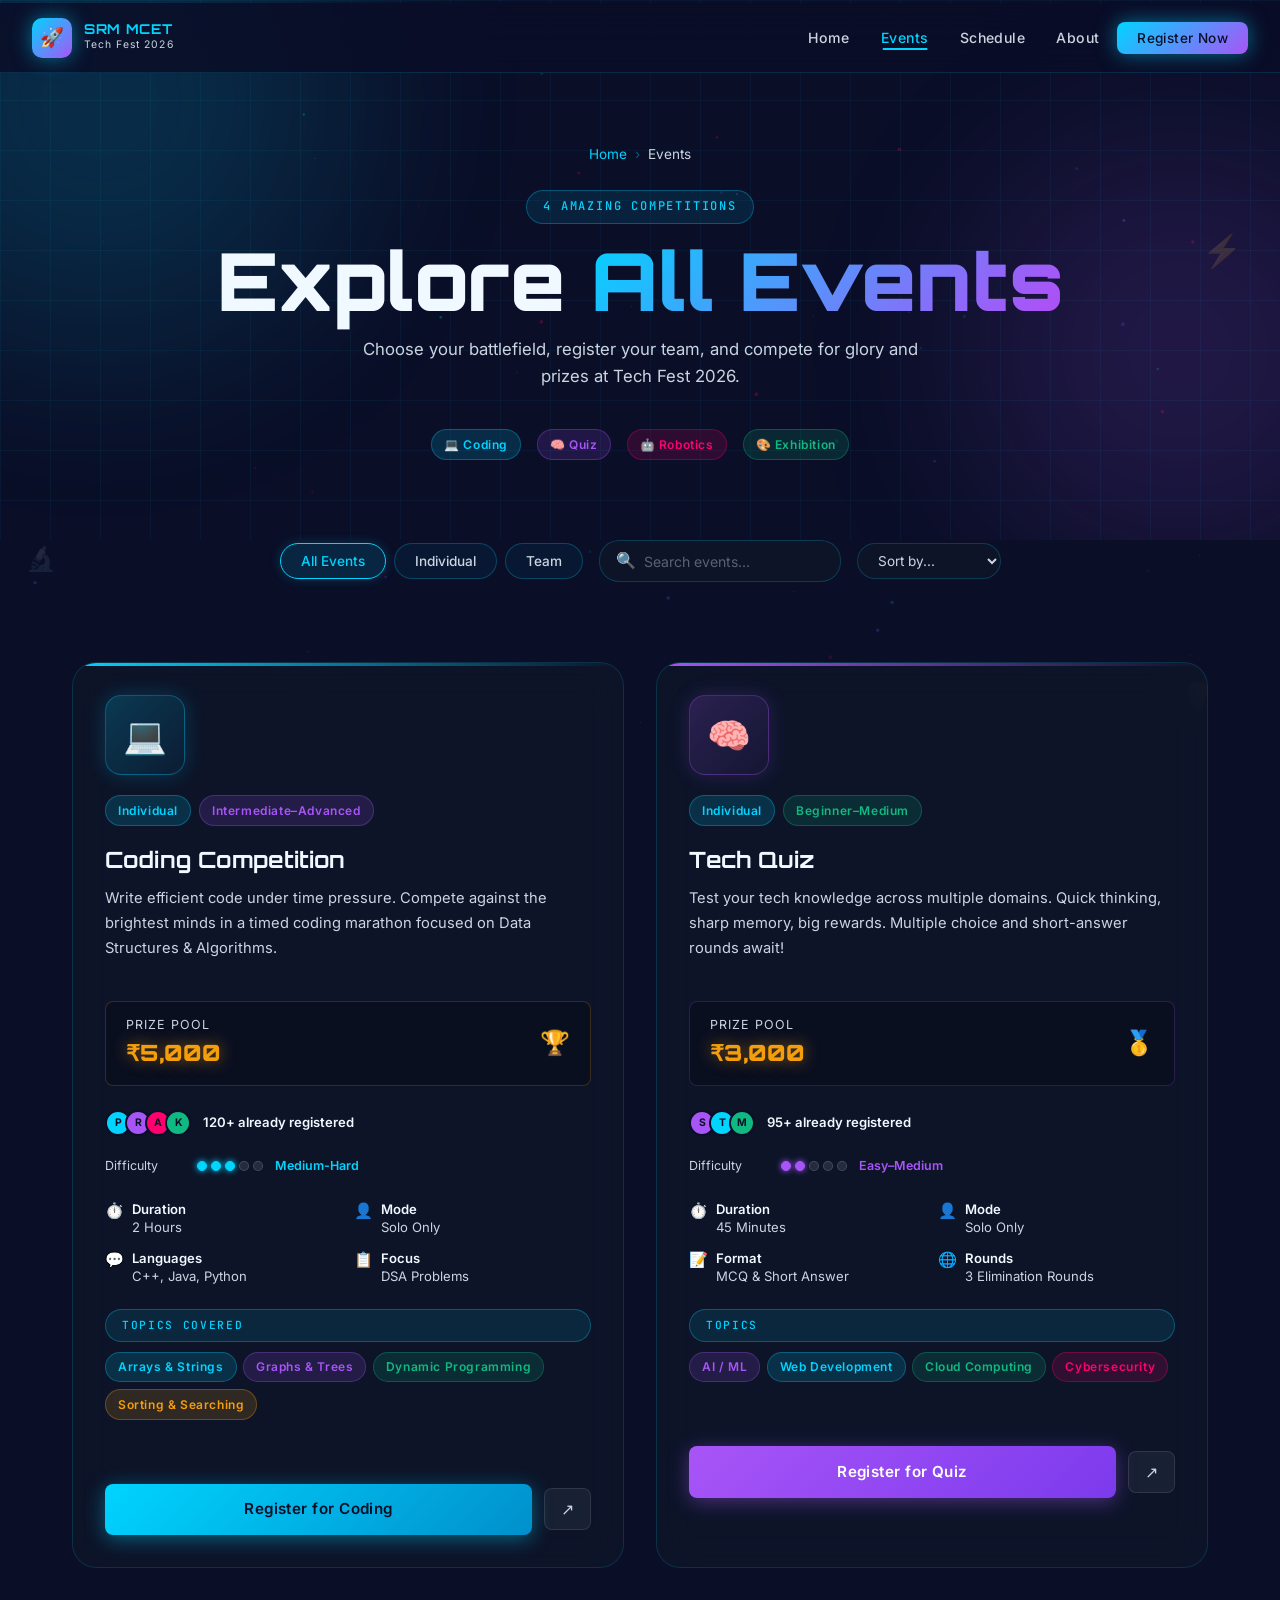
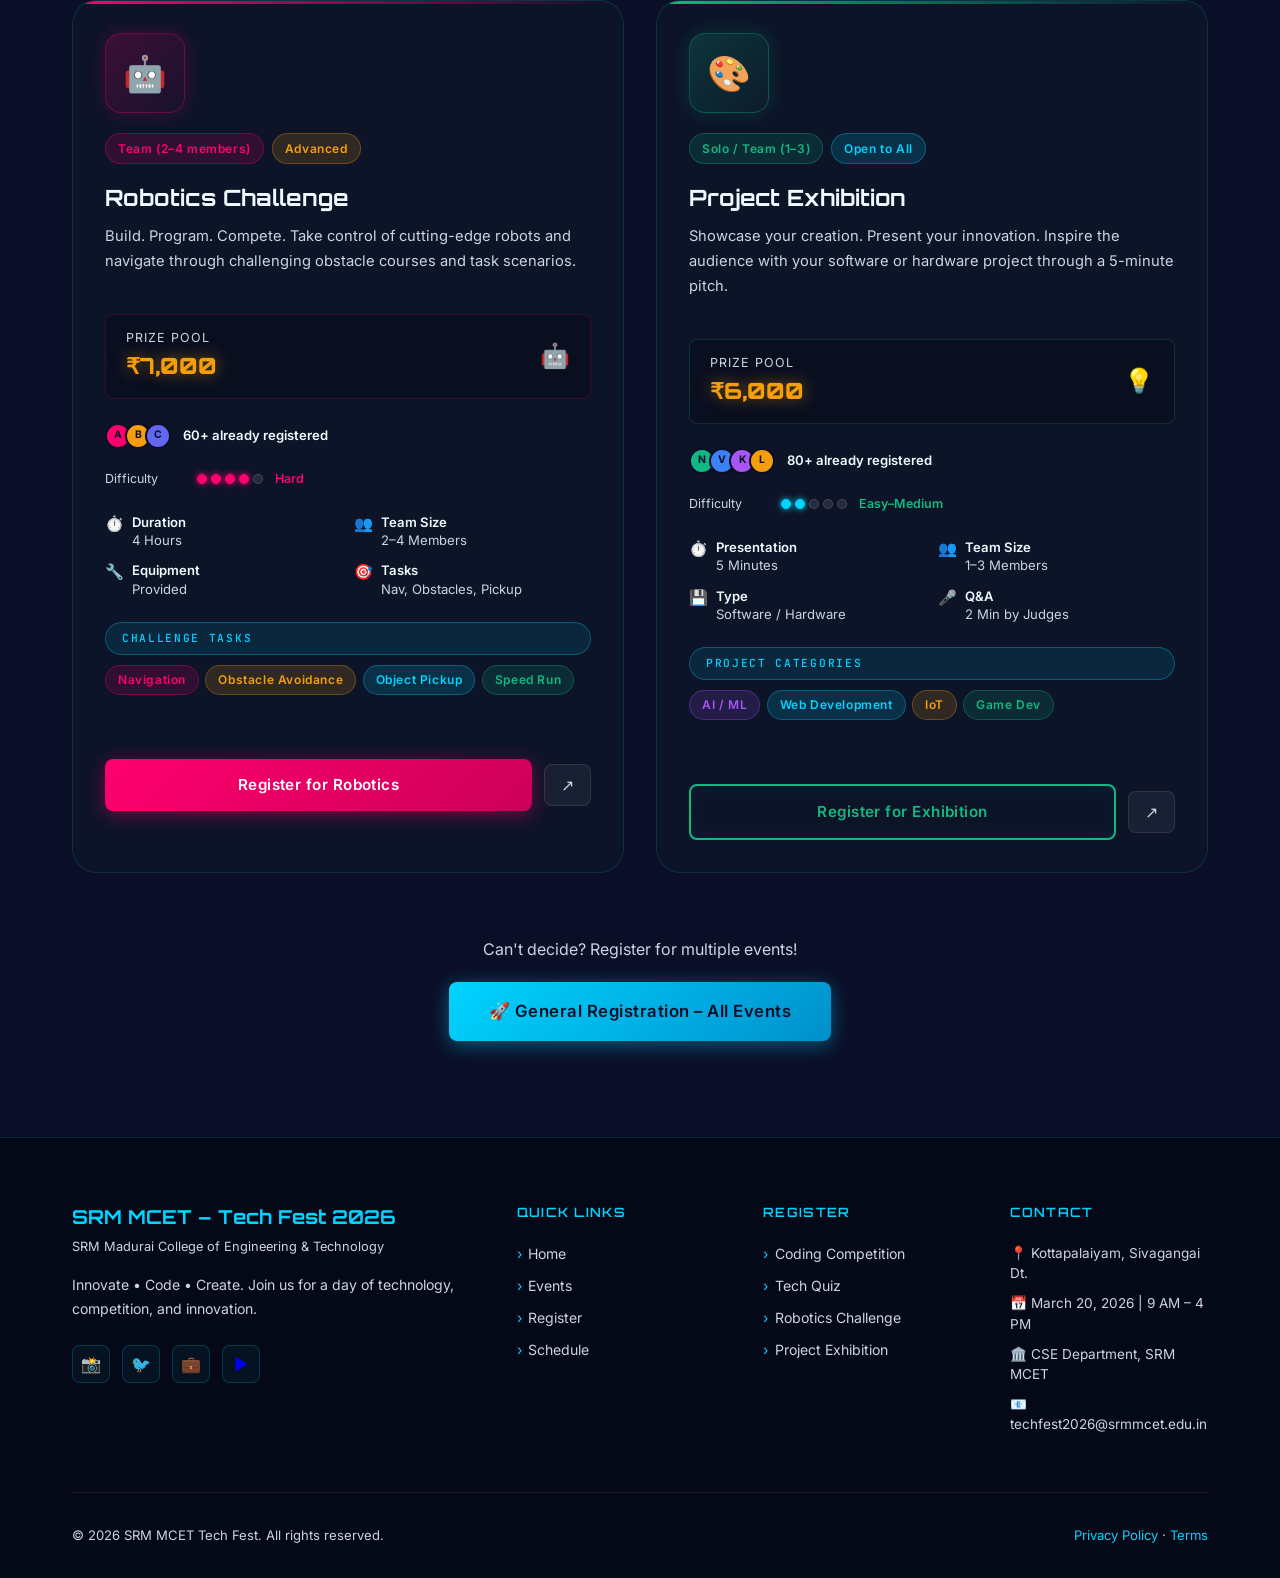
==== events.html @ eaa1ae03 "🚀 Tech Fest 2026 - SRM MCET complete website with Firebase integration" ====
<!DOCTYPE html>
<html lang="en">

<head>
    <meta charset="UTF-8" />
    <meta name="viewport" content="width=device-width, initial-scale=1.0" />
    <title>Events | Tech Fest 2026 – SRM MCET</title>
    <meta name="description"
        content="Explore all Tech Fest 2026 events at SRM MCET – Coding Competition, Tech Quiz, Robotics Challenge & Project Exhibition. Register now!" />
    <link rel="stylesheet" href="styles.css" />
    <style>
        /* ── Events Page Specific ── */
        .events-hero {
            padding: 9rem 0 5rem;
            position: relative;
            overflow: hidden;
        }

        .events-hero-bg {
            position: absolute;
            inset: 0;
            background-image:
                linear-gradient(rgba(0, 212, 255, 0.05) 1px, transparent 1px),
                linear-gradient(90deg, rgba(0, 212, 255, 0.05) 1px, transparent 1px);
            background-size: 50px 50px;
        }

        .events-hero-content {
            position: relative;
            z-index: 1;
            text-align: center;
        }

        .events-hero-title {
            font-family: var(--font-display);
            font-size: clamp(2.5rem, 7vw, 5rem);
            font-weight: 900;
            line-height: 1;
            margin-bottom: 1rem;
        }

        /* ── Filter Bar ── */
        .filter-bar {
            display: flex;
            flex-wrap: wrap;
            align-items: center;
            justify-content: center;
            gap: 1rem;
            margin-bottom: 3rem;
        }

        .filter-group {
            display: flex;
            gap: 0.5rem;
            flex-wrap: wrap;
            justify-content: center;
        }

        .filter-btn {
            padding: 0.55rem 1.25rem;
            border-radius: 20px;
            border: 1.5px solid rgba(0, 212, 255, 0.25);
            background: rgba(0, 212, 255, 0.05);
            color: var(--text-muted);
            font-size: 0.85rem;
            font-weight: 500;
            cursor: pointer;
            transition: var(--transition);
            font-family: var(--font-body);
        }

        .filter-btn:hover,
        .filter-btn.active {
            border-color: var(--primary);
            color: var(--primary);
            background: rgba(0, 212, 255, 0.12);
            box-shadow: 0 0 12px rgba(0, 212, 255, 0.2);
        }

        .search-bar {
            display: flex;
            align-items: center;
            gap: 0.5rem;
            background: rgba(15, 23, 42, 0.8);
            border: 1.5px solid rgba(0, 212, 255, 0.2);
            border-radius: 20px;
            padding: 0.45rem 1rem;
            transition: var(--transition);
        }

        .search-bar:focus-within {
            border-color: var(--primary);
            box-shadow: 0 0 16px rgba(0, 212, 255, 0.2);
        }

        .search-bar input {
            background: none;
            border: none;
            outline: none;
            color: var(--text);
            font-size: 0.88rem;
            width: 180px;
            font-family: var(--font-body);
        }

        .search-bar input::placeholder {
            color: rgba(203, 213, 225, 0.4);
        }

        .sort-select {
            background: rgba(15, 23, 42, 0.8);
            border: 1.5px solid rgba(0, 212, 255, 0.2);
            border-radius: 20px;
            padding: 0.5rem 1rem;
            color: var(--text-muted);
            font-size: 0.85rem;
            outline: none;
            cursor: pointer;
            font-family: var(--font-body);
            transition: var(--transition);
        }

        .sort-select:focus {
            border-color: var(--primary);
            color: var(--primary);
        }

        /* ── Events Grid ── */
        .events-grid {
            display: grid;
            grid-template-columns: repeat(2, 1fr);
            gap: 2rem;
        }

        /* ── Event Card ── */
        .event-card {
            position: relative;
            padding: 0;
            overflow: hidden;
            border-radius: var(--radius-lg);
            background: var(--card-bg);
            border: 1px solid rgba(0, 212, 255, 0.15);
            backdrop-filter: blur(20px);
            transition: transform 0.4s cubic-bezier(0.25, 0.46, 0.45, 0.94),
                box-shadow 0.4s ease,
                border-color 0.4s ease;
        }

        .event-card::after {
            content: '';
            position: absolute;
            inset: 0;
            border-radius: var(--radius-lg);
            padding: 1px;
            background: linear-gradient(135deg, transparent, rgba(0, 212, 255, 0.2), transparent);
            -webkit-mask: linear-gradient(#fff 0 0) content-box, linear-gradient(#fff 0 0);
            -webkit-mask-composite: destination-out;
            mask-composite: exclude;
            opacity: 0;
            transition: opacity 0.4s;
            pointer-events: none;
        }

        .event-card:hover::after {
            opacity: 1;
        }

        .event-card.levitate {
            transform: translateY(-12px) scale(1.01);
            box-shadow: 0 25px 60px rgba(0, 0, 0, 0.5), var(--glow-primary);
            border-color: rgba(0, 212, 255, 0.5);
        }

        /* Card header bar */
        .event-card-header {
            padding: 2rem 2rem 1.25rem;
            position: relative;
        }

        .event-card-accent {
            position: absolute;
            top: 0;
            left: 0;
            right: 0;
            height: 3px;
        }

        .accent-cyan {
            background: linear-gradient(90deg, var(--primary), transparent);
        }

        .accent-purple {
            background: linear-gradient(90deg, var(--secondary), transparent);
        }

        .accent-pink {
            background: linear-gradient(90deg, var(--accent), transparent);
        }

        .accent-green {
            background: linear-gradient(90deg, var(--success), transparent);
        }

        .event-icon-wrap {
            position: relative;
            width: 80px;
            height: 80px;
            margin-bottom: 1.25rem;
        }

        .event-icon-bg {
            width: 80px;
            height: 80px;
            border-radius: var(--radius-md);
            display: flex;
            align-items: center;
            justify-content: center;
            font-size: 2.2rem;
            animation: floatSoft 3s ease-in-out infinite;
            position: relative;
            z-index: 1;
        }

        .icon-bg-cyan {
            background: linear-gradient(135deg, rgba(0, 212, 255, 0.2), rgba(0, 212, 255, 0.05));
            border: 1px solid rgba(0, 212, 255, 0.3);
            box-shadow: 0 0 20px rgba(0, 212, 255, 0.2);
        }

        .icon-bg-purple {
            background: linear-gradient(135deg, rgba(168, 85, 247, 0.2), rgba(168, 85, 247, 0.05));
            border: 1px solid rgba(168, 85, 247, 0.3);
            box-shadow: 0 0 20px rgba(168, 85, 247, 0.2);
        }

        .icon-bg-pink {
            background: linear-gradient(135deg, rgba(255, 0, 110, 0.2), rgba(255, 0, 110, 0.05));
            border: 1px solid rgba(255, 0, 110, 0.3);
            box-shadow: 0 0 20px rgba(255, 0, 110, 0.2);
        }

        .icon-bg-green {
            background: linear-gradient(135deg, rgba(16, 185, 129, 0.2), rgba(16, 185, 129, 0.05));
            border: 1px solid rgba(16, 185, 129, 0.3);
            box-shadow: 0 0 20px rgba(16, 185, 129, 0.2);
        }

        .event-name {
            font-family: var(--font-display);
            font-size: 1.4rem;
            font-weight: 700;
            color: var(--text);
            margin-bottom: 0.5rem;
        }

        .event-meta-row {
            display: flex;
            gap: 0.5rem;
            flex-wrap: wrap;
            margin-bottom: 1rem;
        }

        .event-desc {
            font-size: 0.92rem;
            color: var(--text-muted);
            line-height: 1.7;
            margin-bottom: 1.25rem;
        }

        /* Rules & Details */
        .event-card-body {
            padding: 0 2rem 1.5rem;
        }

        .event-details-grid {
            display: grid;
            grid-template-columns: 1fr 1fr;
            gap: 0.75rem;
            margin-bottom: 1.5rem;
        }

        .event-detail-item {
            display: flex;
            align-items: flex-start;
            gap: 0.5rem;
            font-size: 0.82rem;
            color: var(--text-muted);
            line-height: 1.4;
        }

        .event-detail-item .di-icon {
            font-size: 0.95rem;
            min-width: 18px;
        }

        .event-detail-item .di-label {
            font-weight: 600;
            color: var(--text);
            display: block;
        }

        /* Prize bar */
        .prize-bar {
            display: flex;
            align-items: center;
            justify-content: space-between;
            background: rgba(0, 0, 0, 0.2);
            border: 1px solid rgba(245, 158, 11, 0.2);
            border-radius: var(--radius-sm);
            padding: 0.85rem 1.25rem;
            margin-bottom: 1.5rem;
        }

        .prize-label {
            font-size: 0.78rem;
            color: var(--text-muted);
            text-transform: uppercase;
            letter-spacing: 0.08em;
        }

        .prize-amount {
            font-family: var(--font-display);
            font-size: 1.4rem;
            font-weight: 900;
            color: var(--warning);
            text-shadow: 0 0 15px rgba(245, 158, 11, 0.5);
        }

        .prize-icon {
            font-size: 1.5rem;
            animation: floatSoft 2s ease-in-out infinite;
        }

        /* Difficulty */
        .difficulty-bar {
            display: flex;
            align-items: center;
            gap: 0.75rem;
            margin-bottom: 1.5rem;
        }

        .diff-label {
            font-size: 0.78rem;
            color: var(--text-muted);
            min-width: 80px;
        }

        .diff-dots {
            display: flex;
            gap: 4px;
        }

        .diff-dot {
            width: 10px;
            height: 10px;
            border-radius: 50%;
            background: rgba(255, 255, 255, 0.1);
            border: 1px solid rgba(255, 255, 255, 0.15);
        }

        .diff-dot.filled {
            background: var(--primary);
            border-color: var(--primary);
            box-shadow: 0 0 6px var(--primary);
        }

        .diff-dot.filled-purple {
            background: var(--secondary);
            border-color: var(--secondary);
            box-shadow: 0 0 6px var(--secondary);
        }

        .diff-dot.filled-pink {
            background: var(--accent);
            border-color: var(--accent);
            box-shadow: 0 0 6px var(--accent);
        }

        .diff-text {
            font-size: 0.78rem;
            font-weight: 600;
        }

        /* Topics list */
        .topics-list {
            list-style: none;
            display: flex;
            flex-wrap: wrap;
            gap: 0.4rem;
            margin-bottom: 1.25rem;
        }

        /* Card footer */
        .event-card-footer {
            padding: 1.25rem 2rem 2rem;
            display: flex;
            gap: 0.75rem;
            align-items: center;
        }

        .event-card-footer .btn {
            flex: 1;
        }

        .btn-share {
            padding: 0.65rem 1rem;
            border-radius: var(--radius-sm);
            background: rgba(255, 255, 255, 0.05);
            border: 1px solid rgba(255, 255, 255, 0.1);
            color: var(--text-muted);
            font-size: 1rem;
            cursor: pointer;
            transition: var(--transition);
            display: flex;
            align-items: center;
            justify-content: center;
        }

        .btn-share:hover {
            background: rgba(0, 212, 255, 0.1);
            border-color: var(--primary);
            color: var(--primary);
        }

        /* ── Participants counter ── */
        .participants-bar {
            display: flex;
            align-items: center;
            gap: 0.75rem;
            margin-bottom: 1.25rem;
        }

        .part-label {
            font-size: 0.78rem;
            color: var(--text-muted);
        }

        .part-avatars {
            display: flex;
        }

        .part-avatar {
            width: 26px;
            height: 26px;
            border-radius: 50%;
            border: 2px solid var(--dark);
            display: flex;
            align-items: center;
            justify-content: center;
            font-size: 0.65rem;
            margin-left: -6px;
            color: var(--dark);
            font-weight: 700;
        }

        .part-avatar:first-child {
            margin-left: 0;
        }

        .part-count {
            font-size: 0.82rem;
            font-weight: 600;
            color: var(--text);
        }

        /* ── Floating particles on events page ── */
        .page-float-1 {
            position: fixed;
            top: 25%;
            right: 3%;
            font-size: 2rem;
            opacity: 0.15;
            animation: float1 8s ease-in-out infinite;
            pointer-events: none;
            z-index: 0;
        }

        .page-float-2 {
            position: fixed;
            top: 60%;
            left: 2%;
            font-size: 1.5rem;
            opacity: 0.12;
            animation: float2 10s ease-in-out infinite;
            pointer-events: none;
            z-index: 0;
        }

        .page-float-3 {
            position: fixed;
            bottom: 20%;
            right: 5%;
            font-size: 1.8rem;
            opacity: 0.1;
            animation: float3 12s ease-in-out infinite;
            pointer-events: none;
            z-index: 0;
        }

        @media (max-width: 900px) {
            .events-grid {
                grid-template-columns: 1fr;
            }

            .event-details-grid {
                grid-template-columns: 1fr;
            }
        }

        @media (max-width: 600px) {
            .filter-bar {
                flex-direction: column;
            }

            .search-bar input {
                width: 130px;
            }

            .prize-bar {
                flex-wrap: wrap;
                gap: 0.5rem;
            }
        }
    </style>
</head>

<body>
    <div id="scroll-progress"></div>
    <canvas id="particles-canvas"></canvas>

    <!-- Ambient floating -->
    <div class="page-float-1">⚡</div>
    <div class="page-float-2">🔬</div>
    <div class="page-float-3">💡</div>

    <!-- Navigation -->
    <nav class="navbar">
        <a href="index.html" class="nav-brand">
            <div class="brand-icon">🚀</div>
            <div class="brand-text">
                <span class="brand-name">SRM MCET</span>
                <span class="brand-sub">Tech Fest 2026</span>
            </div>
        </a>
        <ul class="nav-links">
            <li><a href="index.html">Home</a></li>
            <li><a href="events.html">Events</a></li>
            <li><a href="index.html#timeline">Schedule</a></li>
            <li><a href="index.html#about">About</a></li>
            <li><a href="register.html" class="btn-primary-sm">Register Now</a></li>
        </ul>
        <button class="hamburger" aria-label="Toggle menu" id="hamburger">
            <span></span><span></span><span></span>
        </button>
    </nav>

    <div class="mobile-menu" id="mobile-menu">
        <a href="index.html">Home</a>
        <a href="events.html">Events</a>
        <a href="index.html#timeline">Schedule</a>
        <a href="index.html#about">About</a>
        <a href="register.html" style="color:var(--primary);font-weight:700;">Register Now →</a>
    </div>

    <!-- ── EVENTS HERO ── -->
    <section class="events-hero">
        <div class="events-hero-bg"></div>
        <div class="orb orb-1" style="opacity:0.2;"></div>
        <div class="orb orb-2" style="opacity:0.2;"></div>

        <div class="container events-hero-content">
            <div class="breadcrumb justify-content:center;" style="justify-content:center;margin-bottom:1.5rem;">
                <a href="index.html">Home</a>
                <span class="breadcrumb-sep">›</span>
                <span>Events</span>
            </div>
            <div class="section-badge scroll-reveal">4 Amazing Competitions</div>
            <h1 class="events-hero-title scroll-reveal delay-100">
                Explore <span class="gradient-text">All Events</span>
            </h1>
            <p class="section-subtitle scroll-reveal delay-200" style="margin:1rem auto 2.5rem;">
                Choose your battlefield, register your team, and compete for glory and prizes at Tech Fest 2026.
            </p>
            <div style="display:flex;justify-content:center;gap:1rem;flex-wrap:wrap;" class="scroll-reveal delay-300">
                <span class="tag tag-cyan">💻 Coding</span>
                <span class="tag tag-purple">🧠 Quiz</span>
                <span class="tag tag-pink">🤖 Robotics</span>
                <span class="tag tag-green">🎨 Exhibition</span>
            </div>
        </div>
    </section>

    <!-- ── FILTER BAR ── -->
    <section style="padding:0 0 1rem;">
        <div class="container">
            <div class="filter-bar scroll-reveal">
                <div class="filter-group">
                    <button class="filter-btn active" data-filter="all">All Events</button>
                    <button class="filter-btn" data-filter="individual">Individual</button>
                    <button class="filter-btn" data-filter="team">Team</button>
                </div>
                <div class="search-bar">
                    <span>🔍</span>
                    <input type="text" id="search-events" placeholder="Search events..." />
                </div>
                <select class="sort-select" id="sort-events">
                    <option value="">Sort by...</option>
                    <option value="prize">Prize Pool ↓</option>
                    <option value="participants">Participants ↓</option>
                </select>
            </div>
        </div>
    </section>

    <!-- ── EVENTS GRID ── -->
    <section style="padding:1rem 0 6rem;">
        <div class="container">
            <div class="events-grid">

                <!-- Card 1: Coding Competition -->
                <div class="event-card magnetic-card scroll-reveal" data-type="individual" data-prize="5000"
                    data-participants="120" id="coding">
                    <div class="event-card-header">
                        <div class="event-card-accent accent-cyan"></div>
                        <div class="event-icon-wrap">
                            <div class="event-icon-bg icon-bg-cyan">💻</div>
                        </div>
                        <div class="event-meta-row">
                            <span class="tag tag-cyan">Individual</span>
                            <span class="tag tag-purple">Intermediate–Advanced</span>
                        </div>
                        <h2 class="event-name">Coding Competition</h2>
                        <p class="event-desc">Write efficient code under time pressure. Compete against the brightest
                            minds in a timed coding marathon focused on Data Structures & Algorithms.</p>
                    </div>

                    <div class="event-card-body">
                        <div class="prize-bar">
                            <div>
                                <div class="prize-label">Prize Pool</div>
                                <div class="prize-amount">₹5,000</div>
                            </div>
                            <div class="prize-icon">🏆</div>
                        </div>

                        <div class="participants-bar">
                            <div class="part-avatars">
                                <div class="part-avatar" style="background:#00d4ff;">P</div>
                                <div class="part-avatar" style="background:#a855f7;">R</div>
                                <div class="part-avatar" style="background:#ff006e;">A</div>
                                <div class="part-avatar" style="background:#10b981;">K</div>
                            </div>
                            <div class="part-count">120+ already registered</div>
                        </div>

                        <div class="difficulty-bar">
                            <div class="diff-label">Difficulty</div>
                            <div class="diff-dots">
                                <div class="diff-dot filled"></div>
                                <div class="diff-dot filled"></div>
                                <div class="diff-dot filled"></div>
                                <div class="diff-dot"></div>
                                <div class="diff-dot"></div>
                            </div>
                            <div class="diff-text" style="color:var(--primary);">Medium-Hard</div>
                        </div>

                        <div class="event-details-grid">
                            <div class="event-detail-item">
                                <span class="di-icon">⏱️</span>
                                <div>
                                    <span class="di-label">Duration</span>
                                    2 Hours
                                </div>
                            </div>
                            <div class="event-detail-item">
                                <span class="di-icon">👤</span>
                                <div>
                                    <span class="di-label">Mode</span>
                                    Solo Only
                                </div>
                            </div>
                            <div class="event-detail-item">
                                <span class="di-icon">💬</span>
                                <div>
                                    <span class="di-label">Languages</span>
                                    C++, Java, Python
                                </div>
                            </div>
                            <div class="event-detail-item">
                                <span class="di-icon">📋</span>
                                <div>
                                    <span class="di-label">Focus</span>
                                    DSA Problems
                                </div>
                            </div>
                        </div>

                        <div class="section-badge"
                            style="display:block;text-align:left;margin-bottom:0.6rem;font-size:0.7rem;">Topics Covered
                        </div>
                        <ul class="topics-list">
                            <li><span class="tag tag-cyan">Arrays & Strings</span></li>
                            <li><span class="tag tag-purple">Graphs & Trees</span></li>
                            <li><span class="tag tag-green">Dynamic Programming</span></li>
                            <li><span class="tag tag-amber">Sorting & Searching</span></li>
                        </ul>
                    </div>

                    <div class="event-card-footer">
                        <a href="register-coding.html" class="btn btn-primary">Register for Coding</a>
                        <button class="btn-share" title="Share"
                            onclick="navigator.share && navigator.share({title:'Coding Competition',url:location.href+'#coding'})">↗</button>
                    </div>
                </div>

                <!-- Card 2: Tech Quiz -->
                <div class="event-card magnetic-card scroll-reveal delay-100" data-type="individual" data-prize="3000"
                    data-participants="95" id="quiz">
                    <div class="event-card-header">
                        <div class="event-card-accent accent-purple"></div>
                        <div class="event-icon-wrap">
                            <div class="event-icon-bg icon-bg-purple">🧠</div>
                        </div>
                        <div class="event-meta-row">
                            <span class="tag tag-cyan">Individual</span>
                            <span class="tag tag-green">Beginner–Medium</span>
                        </div>
                        <h2 class="event-name">Tech Quiz</h2>
                        <p class="event-desc">Test your tech knowledge across multiple domains. Quick thinking, sharp
                            memory, big rewards. Multiple choice and short-answer rounds await!</p>
                    </div>

                    <div class="event-card-body">
                        <div class="prize-bar" style="border-color:rgba(168,85,247,0.2);">
                            <div>
                                <div class="prize-label">Prize Pool</div>
                                <div class="prize-amount">₹3,000</div>
                            </div>
                            <div class="prize-icon">🥇</div>
                        </div>

                        <div class="participants-bar">
                            <div class="part-avatars">
                                <div class="part-avatar" style="background:#a855f7;">S</div>
                                <div class="part-avatar" style="background:#00d4ff;">T</div>
                                <div class="part-avatar" style="background:#10b981;">M</div>
                            </div>
                            <div class="part-count">95+ already registered</div>
                        </div>

                        <div class="difficulty-bar">
                            <div class="diff-label">Difficulty</div>
                            <div class="diff-dots">
                                <div class="diff-dot filled-purple"></div>
                                <div class="diff-dot filled-purple"></div>
                                <div class="diff-dot"></div>
                                <div class="diff-dot"></div>
                                <div class="diff-dot"></div>
                            </div>
                            <div class="diff-text" style="color:var(--secondary);">Easy–Medium</div>
                        </div>

                        <div class="event-details-grid">
                            <div class="event-detail-item">
                                <span class="di-icon">⏱️</span>
                                <div><span class="di-label">Duration</span>45 Minutes</div>
                            </div>
                            <div class="event-detail-item">
                                <span class="di-icon">👤</span>
                                <div><span class="di-label">Mode</span>Solo Only</div>
                            </div>
                            <div class="event-detail-item">
                                <span class="di-icon">📝</span>
                                <div><span class="di-label">Format</span>MCQ & Short Answer</div>
                            </div>
                            <div class="event-detail-item">
                                <span class="di-icon">🌐</span>
                                <div><span class="di-label">Rounds</span>3 Elimination Rounds</div>
                            </div>
                        </div>

                        <div class="section-badge"
                            style="display:block;text-align:left;margin-bottom:0.6rem;font-size:0.7rem;">Topics</div>
                        <ul class="topics-list">
                            <li><span class="tag tag-purple">AI / ML</span></li>
                            <li><span class="tag tag-cyan">Web Development</span></li>
                            <li><span class="tag tag-green">Cloud Computing</span></li>
                            <li><span class="tag tag-pink">Cybersecurity</span></li>
                        </ul>
                    </div>

                    <div class="event-card-footer">
                        <a href="register-quiz.html" class="btn btn-purple">Register for Quiz</a>
                        <button class="btn-share" title="Share"
                            onclick="navigator.share && navigator.share({title:'Tech Quiz',url:location.href+'#quiz'})">↗</button>
                    </div>
                </div>

                <!-- Card 3: Robotics Challenge -->
                <div class="event-card magnetic-card scroll-reveal" data-type="team" data-prize="7000"
                    data-participants="60" id="robotics">
                    <div class="event-card-header">
                        <div class="event-card-accent accent-pink"></div>
                        <div class="event-icon-wrap">
                            <div class="event-icon-bg icon-bg-pink">🤖</div>
                        </div>
                        <div class="event-meta-row">
                            <span class="tag tag-pink">Team (2–4 members)</span>
                            <span class="tag tag-amber">Advanced</span>
                        </div>
                        <h2 class="event-name">Robotics Challenge</h2>
                        <p class="event-desc">Build. Program. Compete. Take control of cutting-edge robots and navigate
                            through challenging obstacle courses and task scenarios.</p>
                    </div>

                    <div class="event-card-body">
                        <div class="prize-bar" style="border-color:rgba(255,0,110,0.2);">
                            <div>
                                <div class="prize-label">Prize Pool</div>
                                <div class="prize-amount">₹7,000</div>
                            </div>
                            <div class="prize-icon">🤖</div>
                        </div>

                        <div class="participants-bar">
                            <div class="part-avatars">
                                <div class="part-avatar" style="background:#ff006e;">A</div>
                                <div class="part-avatar" style="background:#f59e0b;">B</div>
                                <div class="part-avatar" style="background:#6366f1;">C</div>
                            </div>
                            <div class="part-count">60+ already registered</div>
                        </div>

                        <div class="difficulty-bar">
                            <div class="diff-label">Difficulty</div>
                            <div class="diff-dots">
                                <div class="diff-dot filled-pink"></div>
                                <div class="diff-dot filled-pink"></div>
                                <div class="diff-dot filled-pink"></div>
                                <div class="diff-dot filled-pink"></div>
                                <div class="diff-dot"></div>
                            </div>
                            <div class="diff-text" style="color:var(--accent);">Hard</div>
                        </div>

                        <div class="event-details-grid">
                            <div class="event-detail-item">
                                <span class="di-icon">⏱️</span>
                                <div><span class="di-label">Duration</span>4 Hours</div>
                            </div>
                            <div class="event-detail-item">
                                <span class="di-icon">👥</span>
                                <div><span class="di-label">Team Size</span>2–4 Members</div>
                            </div>
                            <div class="event-detail-item">
                                <span class="di-icon">🔧</span>
                                <div><span class="di-label">Equipment</span>Provided</div>
                            </div>
                            <div class="event-detail-item">
                                <span class="di-icon">🎯</span>
                                <div><span class="di-label">Tasks</span>Nav, Obstacles, Pickup</div>
                            </div>
                        </div>

                        <div class="section-badge"
                            style="display:block;text-align:left;margin-bottom:0.6rem;font-size:0.7rem;">Challenge Tasks
                        </div>
                        <ul class="topics-list">
                            <li><span class="tag tag-pink">Navigation</span></li>
                            <li><span class="tag tag-amber">Obstacle Avoidance</span></li>
                            <li><span class="tag tag-cyan">Object Pickup</span></li>
                            <li><span class="tag tag-green">Speed Run</span></li>
                        </ul>
                    </div>

                    <div class="event-card-footer">
                        <a href="register-robotics.html" class="btn btn-accent">Register for Robotics</a>
                        <button class="btn-share" title="Share"
                            onclick="navigator.share && navigator.share({title:'Robotics Challenge',url:location.href+'#robotics'})">↗</button>
                    </div>
                </div>

                <!-- Card 4: Project Exhibition -->
                <div class="event-card magnetic-card scroll-reveal delay-100" data-type="team individual"
                    data-prize="6000" data-participants="80" id="exhibition">
                    <div class="event-card-header">
                        <div class="event-card-accent accent-green"></div>
                        <div class="event-icon-wrap">
                            <div class="event-icon-bg icon-bg-green">🎨</div>
                        </div>
                        <div class="event-meta-row">
                            <span class="tag tag-green">Solo / Team (1–3)</span>
                            <span class="tag tag-cyan">Open to All</span>
                        </div>
                        <h2 class="event-name">Project Exhibition</h2>
                        <p class="event-desc">Showcase your creation. Present your innovation. Inspire the audience with
                            your software or hardware project through a 5-minute pitch.</p>
                    </div>

                    <div class="event-card-body">
                        <div class="prize-bar" style="border-color:rgba(16,185,129,0.2);">
                            <div>
                                <div class="prize-label">Prize Pool</div>
                                <div class="prize-amount">₹6,000</div>
                            </div>
                            <div class="prize-icon">💡</div>
                        </div>

                        <div class="participants-bar">
                            <div class="part-avatars">
                                <div class="part-avatar" style="background:#10b981;">N</div>
                                <div class="part-avatar" style="background:#3b82f6;">V</div>
                                <div class="part-avatar" style="background:#a855f7;">K</div>
                                <div class="part-avatar" style="background:#f59e0b;">L</div>
                            </div>
                            <div class="part-count">80+ already registered</div>
                        </div>

                        <div class="difficulty-bar">
                            <div class="diff-label">Difficulty</div>
                            <div class="diff-dots">
                                <div class="diff-dot filled"></div>
                                <div class="diff-dot filled"></div>
                                <div class="diff-dot"></div>
                                <div class="diff-dot"></div>
                                <div class="diff-dot"></div>
                            </div>
                            <div class="diff-text" style="color:var(--success);">Easy–Medium</div>
                        </div>

                        <div class="event-details-grid">
                            <div class="event-detail-item">
                                <span class="di-icon">⏱️</span>
                                <div><span class="di-label">Presentation</span>5 Minutes</div>
                            </div>
                            <div class="event-detail-item">
                                <span class="di-icon">👥</span>
                                <div><span class="di-label">Team Size</span>1–3 Members</div>
                            </div>
                            <div class="event-detail-item">
                                <span class="di-icon">💾</span>
                                <div><span class="di-label">Type</span>Software / Hardware</div>
                            </div>
                            <div class="event-detail-item">
                                <span class="di-icon">🎤</span>
                                <div><span class="di-label">Q&A</span>2 Min by Judges</div>
                            </div>
                        </div>

                        <div class="section-badge"
                            style="display:block;text-align:left;margin-bottom:0.6rem;font-size:0.7rem;">Project
                            Categories</div>
                        <ul class="topics-list">
                            <li><span class="tag tag-purple">AI / ML</span></li>
                            <li><span class="tag tag-cyan">Web Development</span></li>
                            <li><span class="tag tag-amber">IoT</span></li>
                            <li><span class="tag tag-green">Game Dev</span></li>
                        </ul>
                    </div>

                    <div class="event-card-footer">
                        <a href="register-exhibition.html" class="btn btn-secondary"
                            style="border-color:var(--success);color:var(--success);">Register for Exhibition</a>
                        <button class="btn-share" title="Share"
                            onclick="navigator.share && navigator.share({title:'Project Exhibition',url:location.href+'#exhibition'})">↗</button>
                    </div>
                </div>

            </div><!-- /events-grid -->

            <!-- CTA -->
            <div style="text-align:center;margin-top:4rem;" class="scroll-reveal">
                <p style="color:var(--text-muted);margin-bottom:1.25rem;">Can't decide? Register for multiple events!
                </p>
                <a href="register.html" class="btn btn-primary btn-lg">🚀 General Registration – All Events</a>
            </div>
        </div>
    </section>

    <!-- FOOTER -->
    <footer class="footer">
        <div class="container">
            <div class="footer-grid">
                <div class="footer-brand">
                    <div class="brand-name">SRM MCET – Tech Fest 2026</div>
                    <div class="brand-college">SRM Madurai College of Engineering & Technology</div>
                    <p class="footer-desc">Innovate • Code • Create. Join us for a day of technology, competition, and
                        innovation.</p>
                    <div class="social-links">
                        <a href="#" class="social-link">📸</a>
                        <a href="#" class="social-link">🐦</a>
                        <a href="#" class="social-link">💼</a>
                        <a href="#" class="social-link">▶️</a>
                    </div>
                </div>
                <div>
                    <div class="footer-heading">Quick Links</div>
                    <ul class="footer-links">
                        <li><a href="index.html">Home</a></li>
                        <li><a href="events.html">Events</a></li>
                        <li><a href="register.html">Register</a></li>
                        <li><a href="index.html#timeline">Schedule</a></li>
                    </ul>
                </div>
                <div>
                    <div class="footer-heading">Register</div>
                    <ul class="footer-links">
                        <li><a href="register-coding.html">Coding Competition</a></li>
                        <li><a href="register-quiz.html">Tech Quiz</a></li>
                        <li><a href="register-robotics.html">Robotics Challenge</a></li>
                        <li><a href="register-exhibition.html">Project Exhibition</a></li>
                    </ul>
                </div>
                <div class="footer-contact">
                    <div class="footer-heading">Contact</div>
                    <p>📍 Kottapalaiyam, Sivagangai Dt.</p>
                    <p>📅 March 20, 2026 | 9 AM – 4 PM</p>
                    <p>🏛️ CSE Department, SRM MCET</p>
                    <p>📧 techfest2026@srmmcet.edu.in</p>
                </div>
            </div>
            <div class="footer-bottom">
                <div>© 2026 SRM MCET Tech Fest. All rights reserved.</div>
                <div><a href="#">Privacy Policy</a> · <a href="#">Terms</a></div>
            </div>
        </div>
    </footer>

    <script src="main.js"></script>
</body>

</html>
---- styles.css ----
/* ============================================================
   TECH FEST 2026 — SRM MCET | Global Styles
   ============================================================ */

@import url('https://fonts.googleapis.com/css2?family=Orbitron:wght@400;600;700;900&family=Inter:wght@300;400;500;600;700&family=JetBrains+Mono:wght@400;500&display=swap');

/* ─── CSS Custom Properties ─── */
:root {
  --primary:    #00d4ff;
  --secondary:  #a855f7;
  --accent:     #ff006e;
  --dark:       #0a0e27;
  --dark2:      #0f172a;
  --card-bg:    rgba(15, 23, 42, 0.7);
  --text:       #f0f9ff;
  --text-muted: #cbd5e1;
  --success:    #10b981;
  --warning:    #f59e0b;
  --error:      #ef4444;

  --glow-primary:   0 0 20px rgba(0, 212, 255, 0.5);
  --glow-secondary: 0 0 20px rgba(168, 85, 247, 0.5);
  --glow-accent:    0 0 20px rgba(255, 0, 110, 0.5);

  --font-display: 'Orbitron', sans-serif;
  --font-body:    'Inter', sans-serif;
  --font-mono:    'JetBrains Mono', monospace;

  --radius-sm:  8px;
  --radius-md:  16px;
  --radius-lg:  24px;
  --radius-xl:  32px;

  --transition: all 0.3s cubic-bezier(0.25, 0.46, 0.45, 0.94);
  --transition-slow: all 0.6s cubic-bezier(0.25, 0.46, 0.45, 0.94);
}

/* ─── Reset & Base ─── */
*, *::before, *::after { box-sizing: border-box; margin: 0; padding: 0; }

html { scroll-behavior: smooth; }

body {
  font-family: var(--font-body);
  background: var(--dark);
  color: var(--text);
  overflow-x: hidden;
  line-height: 1.6;
}

::selection { background: var(--primary); color: var(--dark); }

/* ─── Scroll Progress Bar ─── */
#scroll-progress {
  position: fixed;
  top: 0; left: 0;
  height: 3px;
  width: 0%;
  background: linear-gradient(90deg, var(--primary), var(--secondary), var(--accent));
  z-index: 9999;
  transition: width 0.1s linear;
  box-shadow: 0 0 10px var(--primary);
}

/* ─── Navigation ─── */
.navbar {
  position: fixed;
  top: 3px; left: 0; right: 0;
  z-index: 1000;
  padding: 0 2rem;
  height: 70px;
  display: flex;
  align-items: center;
  justify-content: space-between;
  background: rgba(10, 14, 39, 0.85);
  backdrop-filter: blur(20px);
  -webkit-backdrop-filter: blur(20px);
  border-bottom: 1px solid rgba(0, 212, 255, 0.15);
  transition: var(--transition);
}

.navbar.scrolled {
  background: rgba(10, 14, 39, 0.95);
  border-bottom-color: rgba(0, 212, 255, 0.3);
  box-shadow: 0 4px 30px rgba(0, 0, 0, 0.5);
}

.nav-brand {
  display: flex;
  align-items: center;
  gap: 0.75rem;
  text-decoration: none;
}

.nav-brand .brand-icon {
  width: 40px; height: 40px;
  background: linear-gradient(135deg, var(--primary), var(--secondary));
  border-radius: 10px;
  display: flex; align-items: center; justify-content: center;
  font-size: 1.2rem;
  box-shadow: var(--glow-primary);
}

.nav-brand .brand-text {
  display: flex; flex-direction: column;
}

.nav-brand .brand-name {
  font-family: var(--font-display);
  font-size: 0.85rem;
  font-weight: 700;
  color: var(--primary);
  letter-spacing: 0.05em;
  line-height: 1.1;
}

.nav-brand .brand-sub {
  font-size: 0.65rem;
  color: var(--text-muted);
  letter-spacing: 0.1em;
}

.nav-links {
  display: flex;
  align-items: center;
  gap: 0.25rem;
  list-style: none;
}

.nav-links a {
  text-decoration: none;
  color: var(--text-muted);
  font-size: 0.88rem;
  font-weight: 500;
  padding: 0.5rem 0.85rem;
  border-radius: var(--radius-sm);
  transition: var(--transition);
  letter-spacing: 0.03em;
  position: relative;
}

.nav-links a::after {
  content: '';
  position: absolute;
  bottom: 4px; left: 50%;
  transform: translateX(-50%) scaleX(0);
  width: 60%; height: 2px;
  background: var(--primary);
  border-radius: 2px;
  transition: transform 0.3s ease;
}

.nav-links a:hover { color: var(--primary); }
.nav-links a:hover::after,
.nav-links a.active::after { transform: translateX(-50%) scaleX(1); }
.nav-links a.active { color: var(--primary); }

.btn-primary-sm {
  background: linear-gradient(135deg, var(--primary), var(--secondary));
  color: var(--dark) !important;
  padding: 0.5rem 1.25rem !important;
  border-radius: var(--radius-sm);
  font-weight: 700;
  font-size: 0.85rem !important;
  box-shadow: var(--glow-primary);
  transition: var(--transition) !important;
}

.btn-primary-sm::after { display: none !important; }

.btn-primary-sm:hover {
  transform: translateY(-2px) !important;
  box-shadow: 0 0 30px rgba(0, 212, 255, 0.7) !important;
  color: var(--dark) !important;
}

.hamburger {
  display: none;
  flex-direction: column;
  gap: 5px;
  cursor: pointer;
  padding: 0.5rem;
  border-radius: var(--radius-sm);
  border: none;
  background: transparent;
}

.hamburger span {
  display: block;
  width: 25px; height: 2px;
  background: var(--primary);
  border-radius: 2px;
  transition: var(--transition);
}

.hamburger.open span:nth-child(1) { transform: translateY(7px) rotate(45deg); }
.hamburger.open span:nth-child(2) { opacity: 0; }
.hamburger.open span:nth-child(3) { transform: translateY(-7px) rotate(-45deg); }

/* ─── Mobile Menu ─── */
.mobile-menu {
  display: none;
  position: fixed;
  top: 73px; left: 0; right: 0;
  background: rgba(10, 14, 39, 0.97);
  backdrop-filter: blur(20px);
  border-bottom: 1px solid rgba(0, 212, 255, 0.2);
  padding: 1.5rem 2rem;
  z-index: 999;
  flex-direction: column;
  gap: 0.5rem;
  transform: translateY(-10px);
  opacity: 0;
  transition: var(--transition);
}

.mobile-menu.open {
  display: flex;
  transform: translateY(0);
  opacity: 1;
}

.mobile-menu a {
  text-decoration: none;
  color: var(--text-muted);
  font-size: 1rem;
  font-weight: 500;
  padding: 0.75rem 1rem;
  border-radius: var(--radius-sm);
  border-left: 2px solid transparent;
  transition: var(--transition);
}

.mobile-menu a:hover {
  color: var(--primary);
  border-left-color: var(--primary);
  background: rgba(0, 212, 255, 0.05);
  padding-left: 1.5rem;
}

/* ─── Buttons ─── */
.btn {
  display: inline-flex;
  align-items: center;
  justify-content: center;
  gap: 0.5rem;
  padding: 0.85rem 2rem;
  border-radius: var(--radius-sm);
  font-family: var(--font-body);
  font-weight: 600;
  font-size: 0.95rem;
  text-decoration: none;
  border: none;
  cursor: pointer;
  transition: var(--transition);
  letter-spacing: 0.03em;
  position: relative;
  overflow: hidden;
}

.btn::before {
  content: '';
  position: absolute;
  inset: 0;
  background: rgba(255,255,255,0.1);
  opacity: 0;
  transition: opacity 0.3s;
}
.btn:hover::before { opacity: 1; }

.btn-primary {
  background: linear-gradient(135deg, var(--primary), #0090cc);
  color: var(--dark);
  box-shadow: 0 4px 20px rgba(0, 212, 255, 0.4);
}
.btn-primary:hover {
  transform: translateY(-3px);
  box-shadow: 0 8px 30px rgba(0, 212, 255, 0.6);
}

.btn-secondary {
  background: transparent;
  color: var(--primary);
  border: 2px solid var(--primary);
  box-shadow: inset 0 0 20px rgba(0, 212, 255, 0.05);
}
.btn-secondary:hover {
  background: rgba(0, 212, 255, 0.1);
  transform: translateY(-3px);
  box-shadow: 0 8px 30px rgba(0, 212, 255, 0.3);
}

.btn-accent {
  background: linear-gradient(135deg, var(--accent), #cc0058);
  color: #fff;
  box-shadow: 0 4px 20px rgba(255, 0, 110, 0.4);
}
.btn-accent:hover {
  transform: translateY(-3px);
  box-shadow: 0 8px 30px rgba(255, 0, 110, 0.6);
}

.btn-purple {
  background: linear-gradient(135deg, var(--secondary), #7c3aed);
  color: #fff;
  box-shadow: 0 4px 20px rgba(168, 85, 247, 0.4);
}
.btn-purple:hover {
  transform: translateY(-3px);
  box-shadow: 0 8px 30px rgba(168, 85, 247, 0.6);
}

.btn-lg { padding: 1rem 2.5rem; font-size: 1.05rem; }
.btn-sm { padding: 0.6rem 1.25rem; font-size: 0.82rem; }

/* ─── Glass Cards ─── */
.glass-card {
  background: var(--card-bg);
  backdrop-filter: blur(20px);
  -webkit-backdrop-filter: blur(20px);
  border: 1px solid rgba(0, 212, 255, 0.15);
  border-radius: var(--radius-md);
  transition: var(--transition);
  position: relative;
  overflow: hidden;
}

.glass-card::before {
  content: '';
  position: absolute;
  inset: 0;
  background: linear-gradient(135deg, rgba(0,212,255,0.05) 0%, transparent 60%);
  opacity: 0;
  transition: opacity 0.4s;
}

.glass-card:hover {
  border-color: rgba(0, 212, 255, 0.4);
  box-shadow: 0 20px 60px rgba(0, 0, 0, 0.4), var(--glow-primary);
  transform: translateY(-8px);
}

.glass-card:hover::before { opacity: 1; }

/* ─── Section Styles ─── */
section { padding: 6rem 0; }

.container {
  max-width: 1200px;
  margin: 0 auto;
  padding: 0 2rem;
}

.section-header {
  text-align: center;
  margin-bottom: 4rem;
}

.section-badge {
  display: inline-block;
  font-family: var(--font-mono);
  font-size: 0.75rem;
  font-weight: 500;
  color: var(--primary);
  background: rgba(0, 212, 255, 0.1);
  border: 1px solid rgba(0, 212, 255, 0.3);
  padding: 0.4rem 1rem;
  border-radius: 20px;
  letter-spacing: 0.15em;
  text-transform: uppercase;
  margin-bottom: 1rem;
}

.section-title {
  font-family: var(--font-display);
  font-size: clamp(1.8rem, 4vw, 2.8rem);
  font-weight: 700;
  line-height: 1.2;
  margin-bottom: 1rem;
}

.section-title .gradient-text {
  background: linear-gradient(135deg, var(--primary), var(--secondary), var(--accent));
  -webkit-background-clip: text;
  -webkit-text-fill-color: transparent;
  background-clip: text;
}

.section-subtitle {
  color: var(--text-muted);
  font-size: 1.05rem;
  max-width: 600px;
  margin: 0 auto;
}

/* ─── Scroll Animations ─── */
.scroll-reveal {
  opacity: 0;
  transform: translateY(40px);
  transition: opacity 0.7s ease, transform 0.7s ease;
}

.scroll-reveal.revealed {
  opacity: 1;
  transform: translateY(0);
}

.scroll-reveal-left {
  opacity: 0;
  transform: translateX(-40px);
  transition: opacity 0.7s ease, transform 0.7s ease;
}

.scroll-reveal-left.revealed {
  opacity: 1;
  transform: translateX(0);
}

.scroll-reveal-right {
  opacity: 0;
  transform: translateX(40px);
  transition: opacity 0.7s ease, transform 0.7s ease;
}

.scroll-reveal-right.revealed {
  opacity: 1;
  transform: translateX(0);
}

.scroll-scale {
  opacity: 0;
  transform: scale(0.85);
  transition: opacity 0.7s ease, transform 0.7s ease;
}

.scroll-scale.revealed {
  opacity: 1;
  transform: scale(1);
}

/* Stagger delays */
.delay-100 { transition-delay: 0.1s !important; }
.delay-200 { transition-delay: 0.2s !important; }
.delay-300 { transition-delay: 0.3s !important; }
.delay-400 { transition-delay: 0.4s !important; }
.delay-500 { transition-delay: 0.5s !important; }
.delay-600 { transition-delay: 0.6s !important; }

/* ─── Anti-Gravity Floating Animations ─── */
@keyframes float1 {
  0%, 100% { transform: translateY(0px) rotate(0deg); }
  50% { transform: translateY(-25px) rotate(180deg); }
}

@keyframes float2 {
  0%, 100% { transform: translateY(0px) rotate(0deg) scale(1); }
  33% { transform: translateY(-18px) rotate(120deg) scale(1.05); }
  66% { transform: translateY(8px) rotate(240deg) scale(0.97); }
}

@keyframes float3 {
  0%, 100% { transform: translateY(0px) translateX(0px) rotate(0deg); }
  25% { transform: translateY(-20px) translateX(10px) rotate(90deg); }
  50% { transform: translateY(-8px) translateX(-8px) rotate(180deg); }
  75% { transform: translateY(-30px) translateX(5px) rotate(270deg); }
}

@keyframes floatSoft {
  0%, 100% { transform: translateY(0px); }
  50% { transform: translateY(-15px); }
}

@keyframes orbit {
  from { transform: rotate(0deg) translateX(80px) rotate(0deg); }
  to   { transform: rotate(360deg) translateX(80px) rotate(-360deg); }
}

@keyframes pulseBorder {
  0%, 100% { border-color: rgba(0, 212, 255, 0.3); box-shadow: 0 0 10px rgba(0, 212, 255, 0.1); }
  50% { border-color: rgba(0, 212, 255, 0.7); box-shadow: 0 0 30px rgba(0, 212, 255, 0.4); }
}

@keyframes particleRise {
  0% { transform: translateY(0) scale(1); opacity: 0.8; }
  100% { transform: translateY(-80px) scale(0.3); opacity: 0; }
}

@keyframes shimmer {
  0% { background-position: -1000px 0; }
  100% { background-position: 1000px 0; }
}

@keyframes glitch {
  0%, 90%, 100% { transform: none; opacity: 1; }
  92% { transform: translate(-3px, 2px); }
  94% { transform: translate(3px, -2px); }
  96% { transform: translate(-1px, 1px); }
}

@keyframes scanline {
  0% { transform: translateY(-100%); }
  100% { transform: translateY(100%); }
}

@keyframes countUp {
  from { opacity: 0; transform: translateY(20px); }
  to { opacity: 1; transform: translateY(0); }
}

@keyframes borderCircuit {
  0% { stroke-dashoffset: 1000; }
  100% { stroke-dashoffset: 0; }
}

@keyframes gradientShift {
  0% { background-position: 0% 50%; }
  50% { background-position: 100% 50%; }
  100% { background-position: 0% 50%; }
}

/* ─── Floating elements ─── */
.floating      { animation: floatSoft 3s ease-in-out infinite; }
.floating-1    { animation: float1 5s ease-in-out infinite; }
.floating-2    { animation: float2 7s ease-in-out infinite; }
.floating-3    { animation: float3 9s ease-in-out infinite; }

/* ─── Glow Pulse ─── */
.glow-primary { box-shadow: var(--glow-primary); }
.glow-secondary { box-shadow: var(--glow-secondary); }
.glow-accent { box-shadow: var(--glow-accent); }

/* ─── Gradient text utility ─── */
.gradient-text {
  background: linear-gradient(135deg, var(--primary), var(--secondary), var(--accent));
  -webkit-background-clip: text;
  -webkit-text-fill-color: transparent;
  background-clip: text;
  background-size: 200% auto;
  animation: gradientShift 4s ease infinite;
}

/* ─── Neon text ─── */
.neon-text {
  color: var(--primary);
  text-shadow: 0 0 10px var(--primary), 0 0 30px rgba(0, 212, 255, 0.5);
}

/* ─── Grid background pattern ─── */
.grid-bg {
  background-image:
    linear-gradient(rgba(0, 212, 255, 0.05) 1px, transparent 1px),
    linear-gradient(90deg, rgba(0, 212, 255, 0.05) 1px, transparent 1px);
  background-size: 50px 50px;
}

/* ─── Particles (canvas layer) ─── */
#particles-canvas {
  position: fixed;
  top: 0; left: 0;
  width: 100%; height: 100%;
  pointer-events: none;
  z-index: 0;
  opacity: 0.4;
}

/* ─── Animated Orbs ─── */
.orb {
  position: absolute;
  border-radius: 50%;
  filter: blur(80px);
  opacity: 0.35;
  pointer-events: none;
}

.orb-1 {
  width: 600px; height: 600px;
  background: radial-gradient(circle, var(--primary), transparent);
  top: -200px; left: -200px;
  animation: float2 12s ease-in-out infinite;
}

.orb-2 {
  width: 500px; height: 500px;
  background: radial-gradient(circle, var(--secondary), transparent);
  top: 100px; right: -150px;
  animation: float1 10s ease-in-out infinite reverse;
}

.orb-3 {
  width: 400px; height: 400px;
  background: radial-gradient(circle, var(--accent), transparent);
  bottom: 50px; left: 30%;
  animation: float3 14s ease-in-out infinite;
}

/* ─── Form Styles ─── */
.form-group {
  display: flex;
  flex-direction: column;
  gap: 0.4rem;
  margin-bottom: 1.25rem;
}

.form-label {
  font-size: 0.85rem;
  font-weight: 600;
  color: var(--text-muted);
  letter-spacing: 0.05em;
  text-transform: uppercase;
}

.form-label .required { color: var(--accent); }

.form-input,
.form-select,
.form-textarea {
  background: rgba(15, 23, 42, 0.8);
  border: 1.5px solid rgba(0, 212, 255, 0.2);
  border-radius: var(--radius-sm);
  color: var(--text);
  font-family: var(--font-body);
  font-size: 0.95rem;
  padding: 0.85rem 1rem;
  width: 100%;
  transition: var(--transition);
  outline: none;
  appearance: none;
}

.form-input:focus,
.form-select:focus,
.form-textarea:focus {
  border-color: var(--primary);
  box-shadow: 0 0 0 3px rgba(0, 212, 255, 0.15), var(--glow-primary);
  background: rgba(15, 23, 42, 0.95);
}

.form-input::placeholder,
.form-textarea::placeholder { color: rgba(203, 213, 225, 0.4); }

.form-select option { background: var(--dark2); color: var(--text); }

.form-textarea { resize: vertical; min-height: 100px; }

.form-input.error,
.form-select.error { border-color: var(--error); }

.form-input.success,
.form-select.success { border-color: var(--success); }

.field-message {
  font-size: 0.78rem;
  font-weight: 500;
  display: flex;
  align-items: center;
  gap: 0.3rem;
}

.field-message.error { color: var(--error); }
.field-message.success { color: var(--success); }

/* Custom checkbox/radio */
.check-group {
  display: flex;
  align-items: flex-start;
  gap: 0.75rem;
  cursor: pointer;
}

.check-group input { display: none; }

.check-box {
  width: 20px; height: 20px;
  min-width: 20px;
  border: 2px solid rgba(0, 212, 255, 0.3);
  border-radius: 4px;
  display: flex; align-items: center; justify-content: center;
  transition: var(--transition);
  background: rgba(15, 23, 42, 0.5);
}

.check-group input:checked + .check-box {
  background: var(--primary);
  border-color: var(--primary);
  box-shadow: var(--glow-primary);
}

.check-box::after {
  content: '✓';
  color: var(--dark);
  font-size: 0.75rem;
  font-weight: 900;
  opacity: 0;
  transition: opacity 0.2s;
}

.check-group input:checked + .check-box::after { opacity: 1; }

.radio-box {
  width: 20px; height: 20px;
  min-width: 20px;
  border: 2px solid rgba(0, 212, 255, 0.3);
  border-radius: 50%;
  display: flex; align-items: center; justify-content: center;
  transition: var(--transition);
  background: rgba(15, 23, 42, 0.5);
}

.check-group input:checked + .radio-box {
  border-color: var(--primary);
  box-shadow: var(--glow-primary);
}

.radio-box::after {
  content: '';
  width: 10px; height: 10px;
  background: var(--primary);
  border-radius: 50%;
  opacity: 0;
  transition: opacity 0.2s;
}

.check-group input:checked + .radio-box::after { opacity: 1; }

.check-label {
  font-size: 0.9rem;
  color: var(--text-muted);
  line-height: 1.5;
}

.check-label a { color: var(--primary); }

/* ─── Progress Steps ─── */
.progress-steps {
  display: flex;
  align-items: center;
  justify-content: center;
  gap: 0;
  margin-bottom: 3rem;
}

.step-item {
  display: flex;
  flex-direction: column;
  align-items: center;
  gap: 0.5rem;
  position: relative;
}

.step-circle {
  width: 48px; height: 48px;
  border-radius: 50%;
  border: 2px solid rgba(0, 212, 255, 0.3);
  display: flex; align-items: center; justify-content: center;
  font-family: var(--font-display);
  font-size: 1rem;
  font-weight: 700;
  color: var(--text-muted);
  background: rgba(15, 23, 42, 0.8);
  transition: var(--transition);
  z-index: 1;
}

.step-item.active .step-circle {
  border-color: var(--primary);
  color: var(--primary);
  box-shadow: var(--glow-primary);
}

.step-item.done .step-circle {
  background: var(--primary);
  border-color: var(--primary);
  color: var(--dark);
}

.step-label {
  font-size: 0.75rem;
  font-weight: 600;
  color: var(--text-muted);
  text-align: center;
  letter-spacing: 0.05em;
  text-transform: uppercase;
}

.step-item.active .step-label { color: var(--primary); }

.step-connector {
  width: 80px; height: 2px;
  background: linear-gradient(90deg, rgba(0,212,255,0.3), rgba(0,212,255,0.1));
  position: relative;
  top: -12px;
}

.step-connector.done {
  background: var(--primary);
  box-shadow: 0 0 8px rgba(0, 212, 255, 0.5);
}

/* ─── Tags ─── */
.tag {
  display: inline-flex;
  align-items: center;
  gap: 0.3rem;
  padding: 0.3rem 0.75rem;
  border-radius: 20px;
  font-size: 0.75rem;
  font-weight: 600;
  letter-spacing: 0.05em;
}

.tag-cyan { background: rgba(0,212,255,0.15); color: var(--primary); border: 1px solid rgba(0,212,255,0.3); }
.tag-purple { background: rgba(168,85,247,0.15); color: var(--secondary); border: 1px solid rgba(168,85,247,0.3); }
.tag-pink { background: rgba(255,0,110,0.15); color: var(--accent); border: 1px solid rgba(255,0,110,0.3); }
.tag-green { background: rgba(16,185,129,0.15); color: var(--success); border: 1px solid rgba(16,185,129,0.3); }
.tag-amber { background: rgba(245,158,11,0.15); color: var(--warning); border: 1px solid rgba(245,158,11,0.3); }

/* ─── Breadcrumb ─── */
.breadcrumb {
  display: flex;
  align-items: center;
  gap: 0.5rem;
  font-size: 0.85rem;
  color: var(--text-muted);
  margin-bottom: 2rem;
}

.breadcrumb a { color: var(--primary); text-decoration: none; }
.breadcrumb a:hover { text-decoration: underline; }
.breadcrumb-sep { color: rgba(0, 212, 255, 0.4); }

/* ─── Footer ─── */
.footer {
  background: rgba(5, 8, 20, 0.9);
  border-top: 1px solid rgba(0, 212, 255, 0.15);
  padding: 4rem 0 2rem;
}

.footer-grid {
  display: grid;
  grid-template-columns: 2fr 1fr 1fr 1fr;
  gap: 3rem;
  margin-bottom: 3rem;
}

.footer-brand .brand-name {
  font-family: var(--font-display);
  font-size: 1.2rem;
  font-weight: 700;
  color: var(--primary);
  margin-bottom: 0.25rem;
}

.footer-brand .brand-college {
  font-size: 0.8rem;
  color: var(--text-muted);
  margin-bottom: 1rem;
}

.footer-desc {
  font-size: 0.88rem;
  color: var(--text-muted);
  line-height: 1.7;
  margin-bottom: 1.5rem;
}

.social-links {
  display: flex;
  gap: 0.75rem;
}

.social-link {
  width: 38px; height: 38px;
  border: 1px solid rgba(0, 212, 255, 0.2);
  border-radius: var(--radius-sm);
  display: flex; align-items: center; justify-content: center;
  text-decoration: none;
  font-size: 1rem;
  transition: var(--transition);
  background: rgba(0, 212, 255, 0.05);
}

.social-link:hover {
  border-color: var(--primary);
  background: rgba(0, 212, 255, 0.15);
  transform: translateY(-3px);
  box-shadow: var(--glow-primary);
}

.footer-heading {
  font-family: var(--font-display);
  font-size: 0.8rem;
  font-weight: 600;
  color: var(--primary);
  letter-spacing: 0.1em;
  text-transform: uppercase;
  margin-bottom: 1.25rem;
}

.footer-links { list-style: none; display: flex; flex-direction: column; gap: 0.6rem; }
.footer-links a {
  text-decoration: none;
  color: var(--text-muted);
  font-size: 0.88rem;
  transition: var(--transition);
  display: flex; align-items: center; gap: 0.4rem;
}
.footer-links a::before { content: '›'; color: var(--primary); }
.footer-links a:hover { color: var(--primary); padding-left: 0.3rem; }

.footer-contact p {
  font-size: 0.85rem;
  color: var(--text-muted);
  display: flex;
  gap: 0.5rem;
  margin-bottom: 0.6rem;
  line-height: 1.5;
}

.footer-bottom {
  border-top: 1px solid rgba(255,255,255,0.08);
  padding-top: 2rem;
  display: flex;
  justify-content: space-between;
  align-items: center;
  flex-wrap: wrap;
  gap: 1rem;
  font-size: 0.82rem;
  color: var(--text-muted);
}

.footer-bottom a { color: var(--primary); text-decoration: none; }
.footer-bottom a:hover { text-decoration: underline; }

/* ─── Loading & Success Screens ─── */
.loading-overlay {
  position: fixed; inset: 0;
  background: rgba(10, 14, 39, 0.95);
  backdrop-filter: blur(10px);
  z-index: 9998;
  display: none;
  flex-direction: column;
  align-items: center;
  justify-content: center;
  gap: 1.5rem;
}

.loading-overlay.show { display: flex; }

.loader-ring {
  width: 60px; height: 60px;
  border: 3px solid rgba(0, 212, 255, 0.15);
  border-top-color: var(--primary);
  border-radius: 50%;
  animation: spin 1s linear infinite;
}

@keyframes spin { to { transform: rotate(360deg); } }

.success-screen {
  text-align: center;
  padding: 3rem;
}

.success-icon {
  width: 80px; height: 80px;
  background: linear-gradient(135deg, var(--success), #059669);
  border-radius: 50%;
  display: flex; align-items: center; justify-content: center;
  font-size: 2rem;
  margin: 0 auto 1.5rem;
  box-shadow: 0 0 30px rgba(16, 185, 129, 0.5);
  animation: float1 3s ease-in-out infinite;
}

/* ─── Cursor Particle Container ─── */
.cursor-particles {
  position: fixed;
  top: 0; left: 0;
  pointer-events: none;
  z-index: 9997;
}

.cursor-particle {
  position: absolute;
  width: 6px; height: 6px;
  border-radius: 50%;
  pointer-events: none;
  animation: particleRise 1.5s ease forwards;
}

/* ─── Responsive ─── */
@media (max-width: 1024px) {
  .footer-grid { grid-template-columns: 1fr 1fr; }
  .step-connector { width: 50px; }
}

@media (max-width: 768px) {
  .navbar { padding: 0 1.25rem; }
  .nav-links { display: none; }
  .hamburger { display: flex; }

  .footer-grid { grid-template-columns: 1fr; gap: 2rem; }
  .footer-bottom { flex-direction: column; text-align: center; }

  .progress-steps { gap: 0; }
  .step-connector { width: 30px; }
  .step-label { font-size: 0.65rem; }
  .step-circle { width: 38px; height: 38px; font-size: 0.85rem; }

  section { padding: 4rem 0; }
  .container { padding: 0 1.25rem; }
  .btn-lg { padding: 0.85rem 1.75rem; font-size: 0.95rem; }
}

@media (max-width: 480px) {
  .step-connector { width: 20px; }
}

/* ─── Accessibility ─── */
@media (prefers-reduced-motion: reduce) {
  *, *::before, *::after {
    animation-duration: 0.01ms !important;
    animation-iteration-count: 1 !important;
    transition-duration: 0.01ms !important;
  }
}

/* ─── Scrollbar ─── */
::-webkit-scrollbar { width: 6px; }
::-webkit-scrollbar-track { background: var(--dark2); }
::-webkit-scrollbar-thumb {
  background: linear-gradient(var(--primary), var(--secondary));
  border-radius: 3px;
}
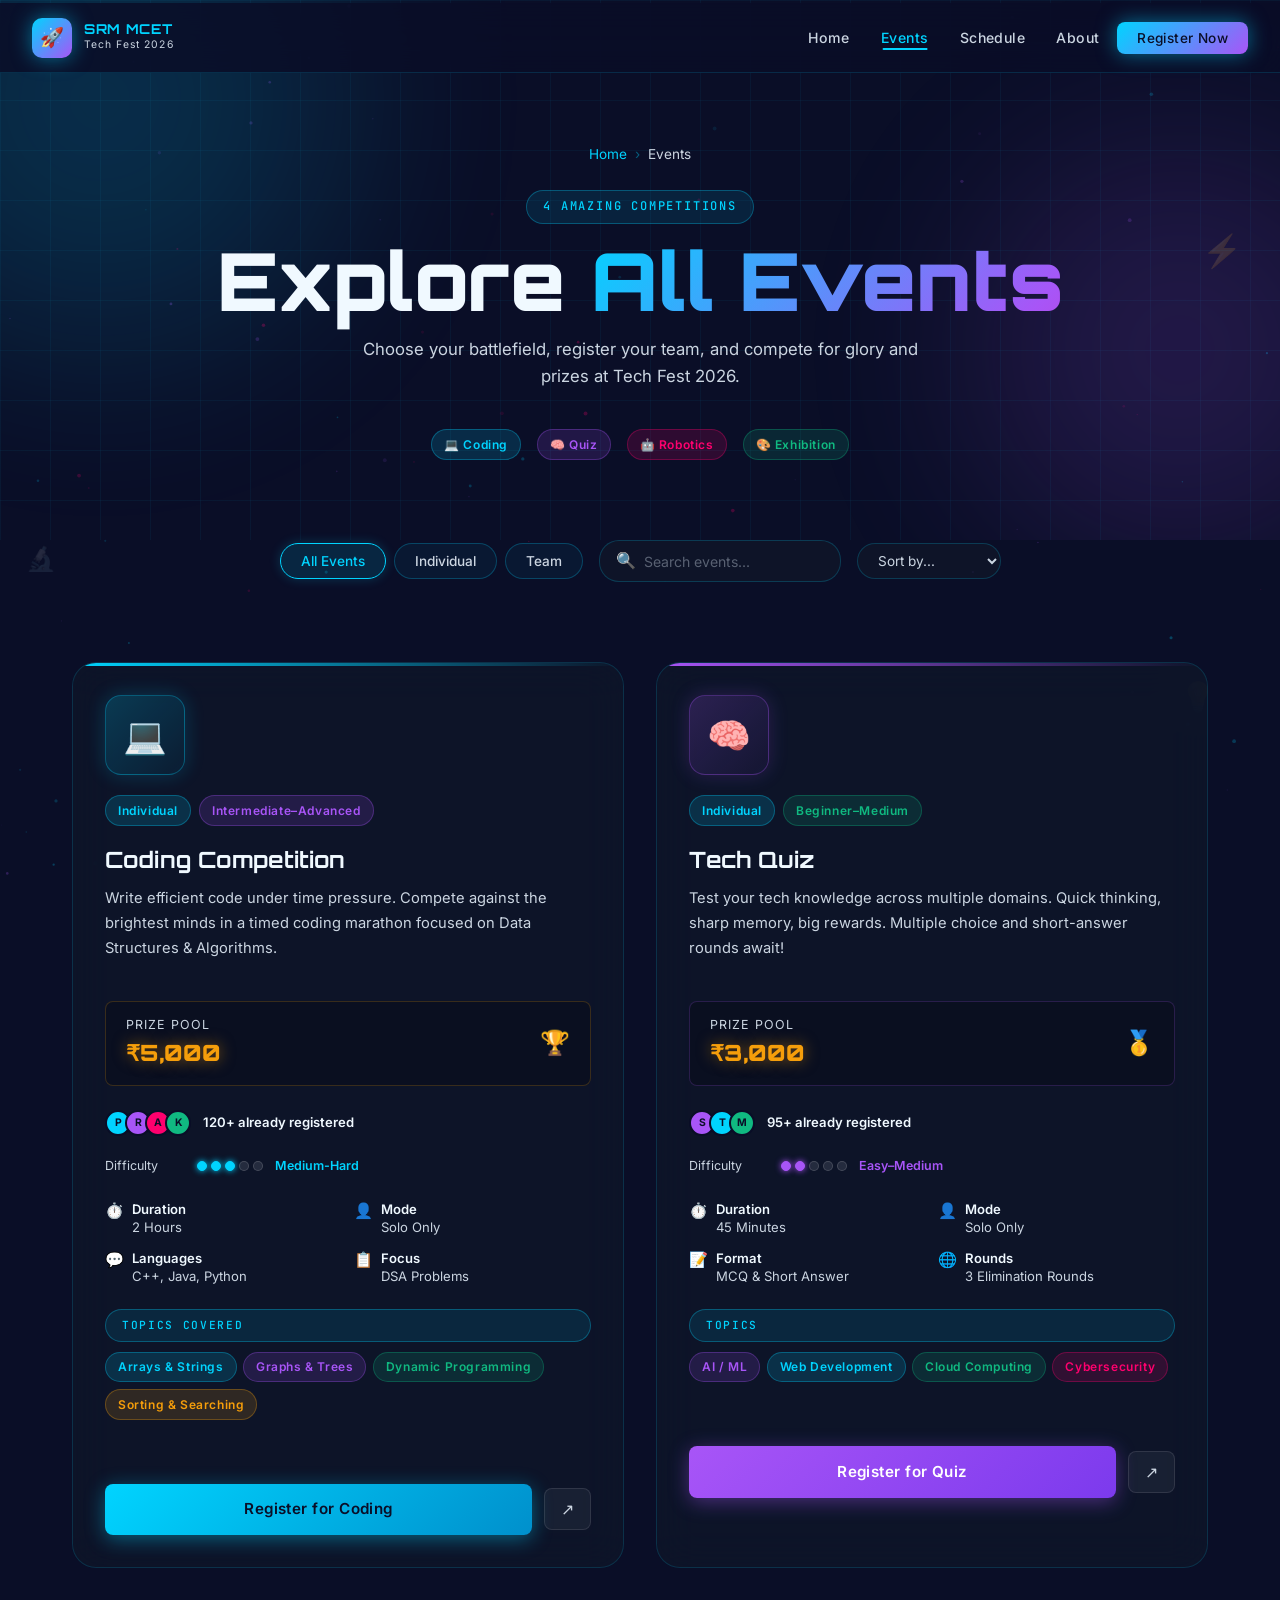
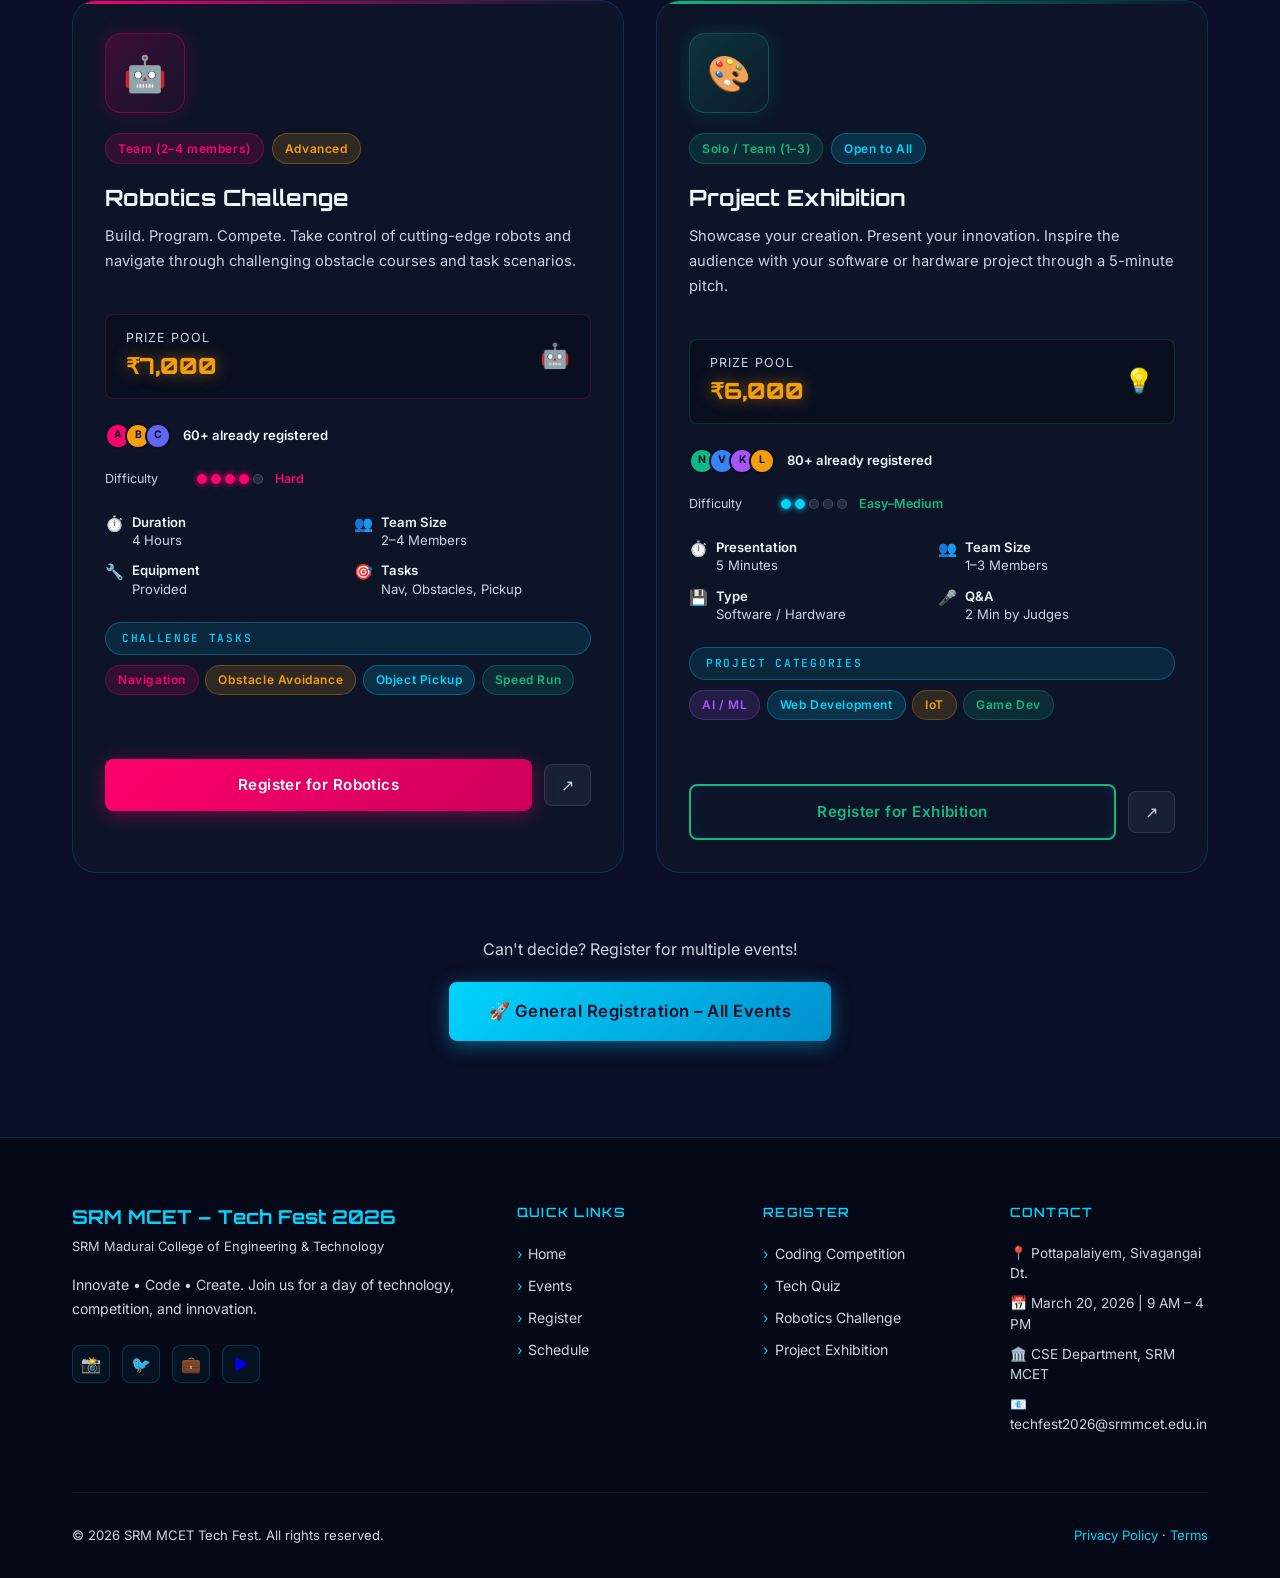
==== commit 31c730d0: "fix: change Kottapalaiyam to Pottapalaiyem" ====
--- a/events.html
+++ b/events.html
@@ -1014,7 +1014,7 @@
                 </div>
                 <div class="footer-contact">
                     <div class="footer-heading">Contact</div>
-                    <p>📍 Kottapalaiyam, Sivagangai Dt.</p>
+                    <p>📍 Pottapalaiyem, Sivagangai Dt.</p>
                     <p>📅 March 20, 2026 | 9 AM – 4 PM</p>
                     <p>🏛️ CSE Department, SRM MCET</p>
                     <p>📧 techfest2026@srmmcet.edu.in</p>
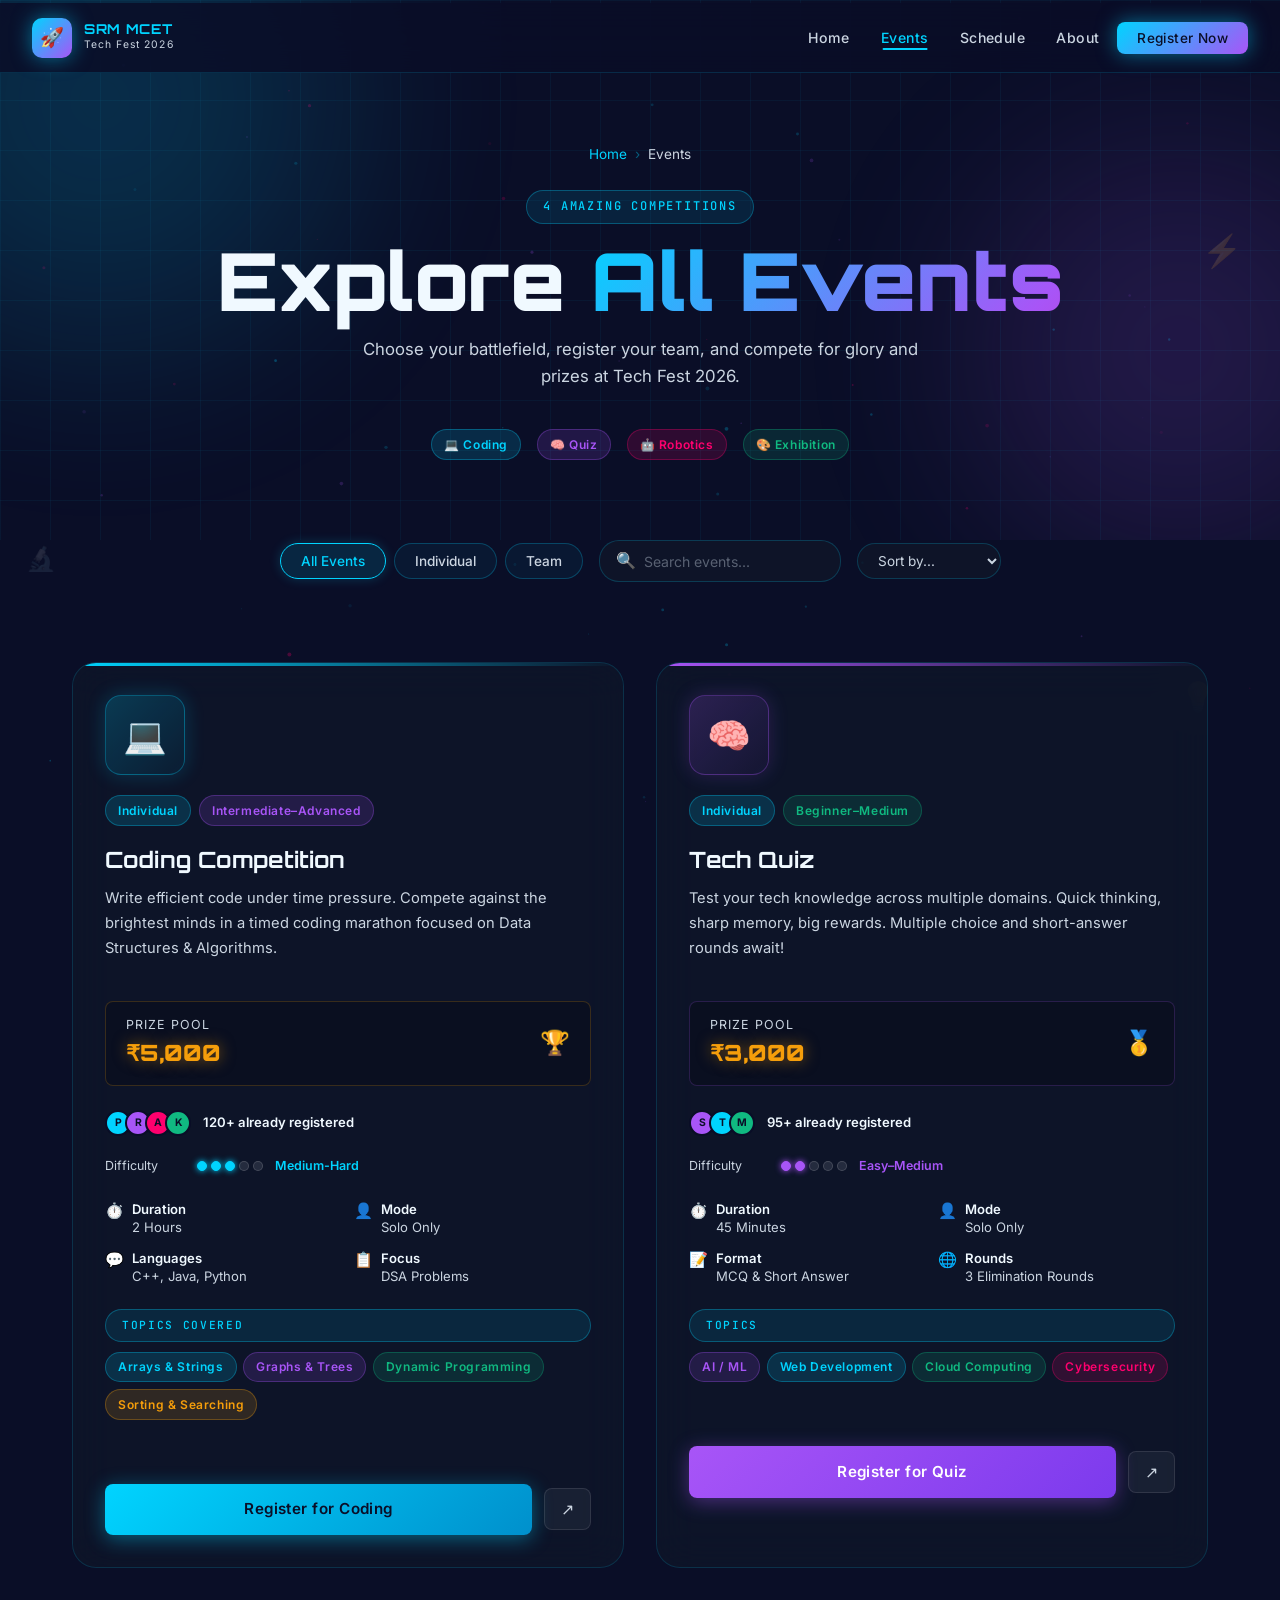
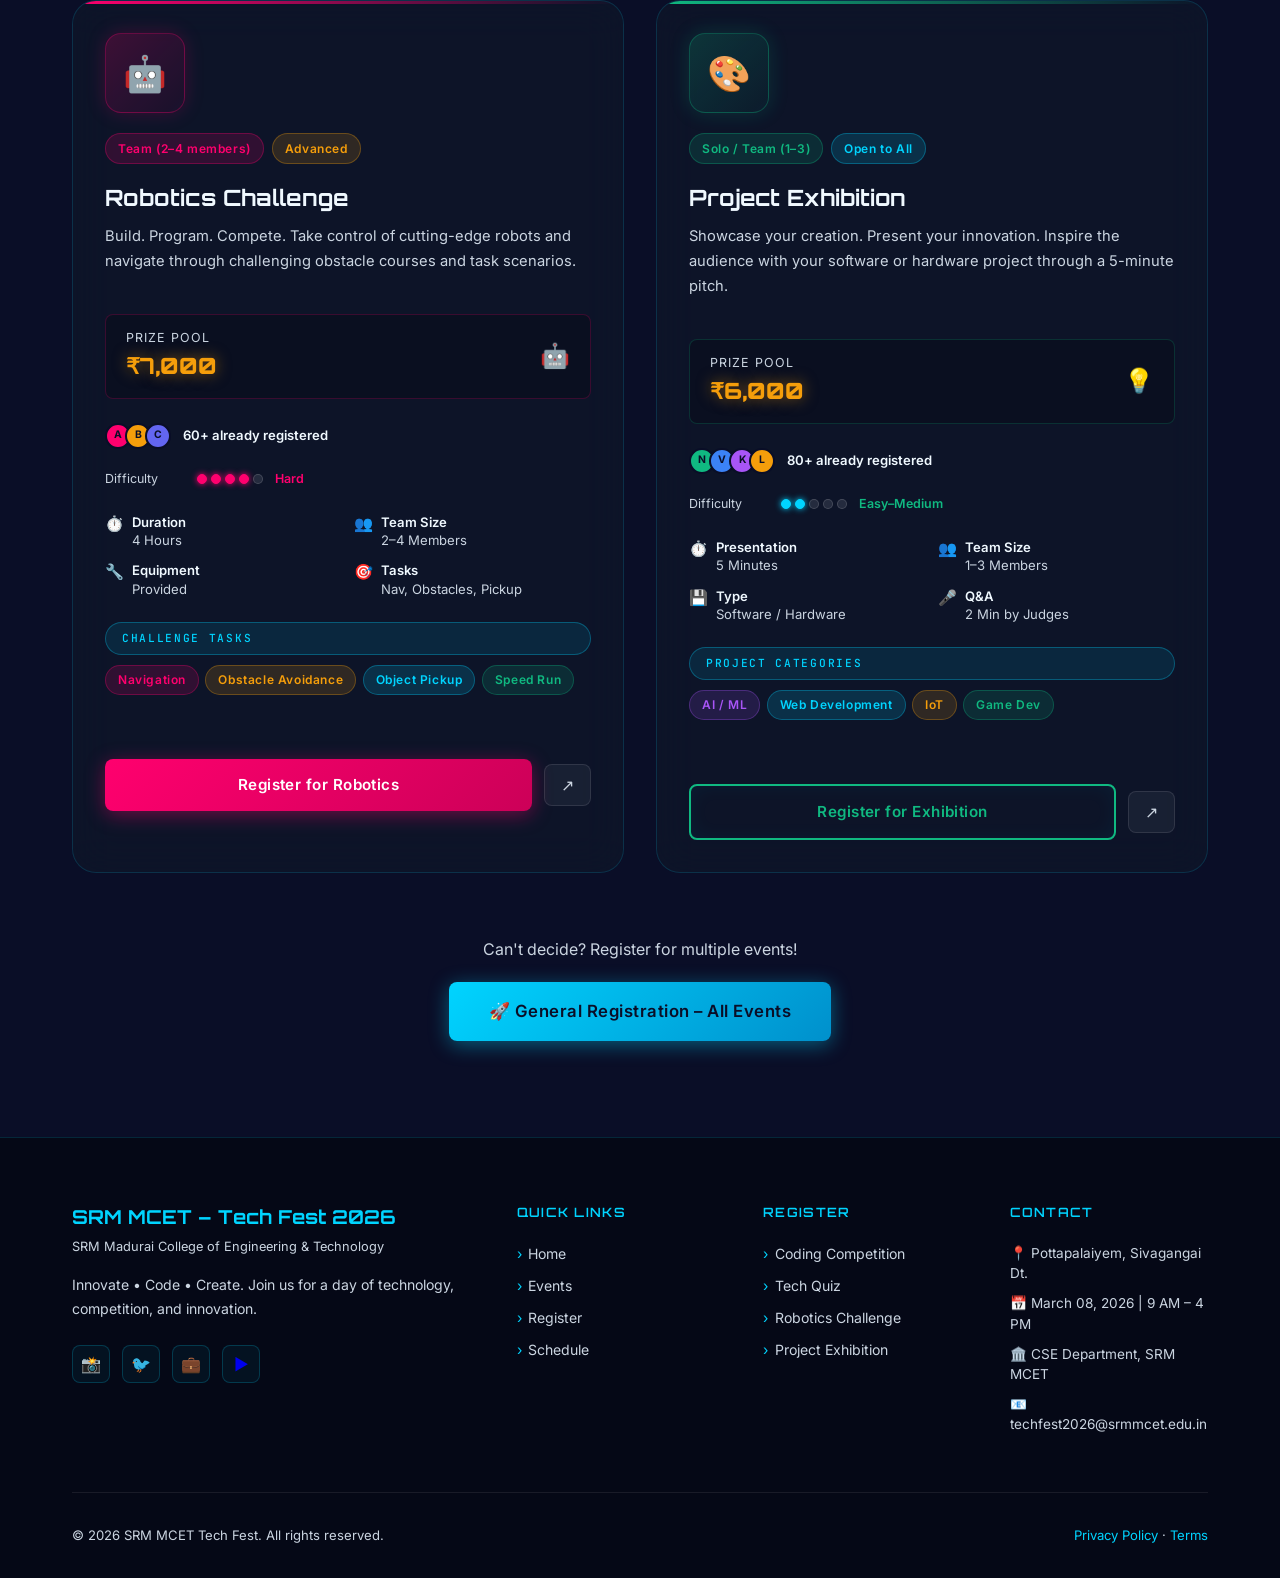
==== commit 43773494: "date changed" ====
--- a/events.html
+++ b/events.html
@@ -1015,7 +1015,7 @@
                 <div class="footer-contact">
                     <div class="footer-heading">Contact</div>
                     <p>📍 Pottapalaiyem, Sivagangai Dt.</p>
-                    <p>📅 March 20, 2026 | 9 AM – 4 PM</p>
+                    <p>📅 March 08, 2026 | 9 AM – 4 PM</p>
                     <p>🏛️ CSE Department, SRM MCET</p>
                     <p>📧 techfest2026@srmmcet.edu.in</p>
                 </div>
